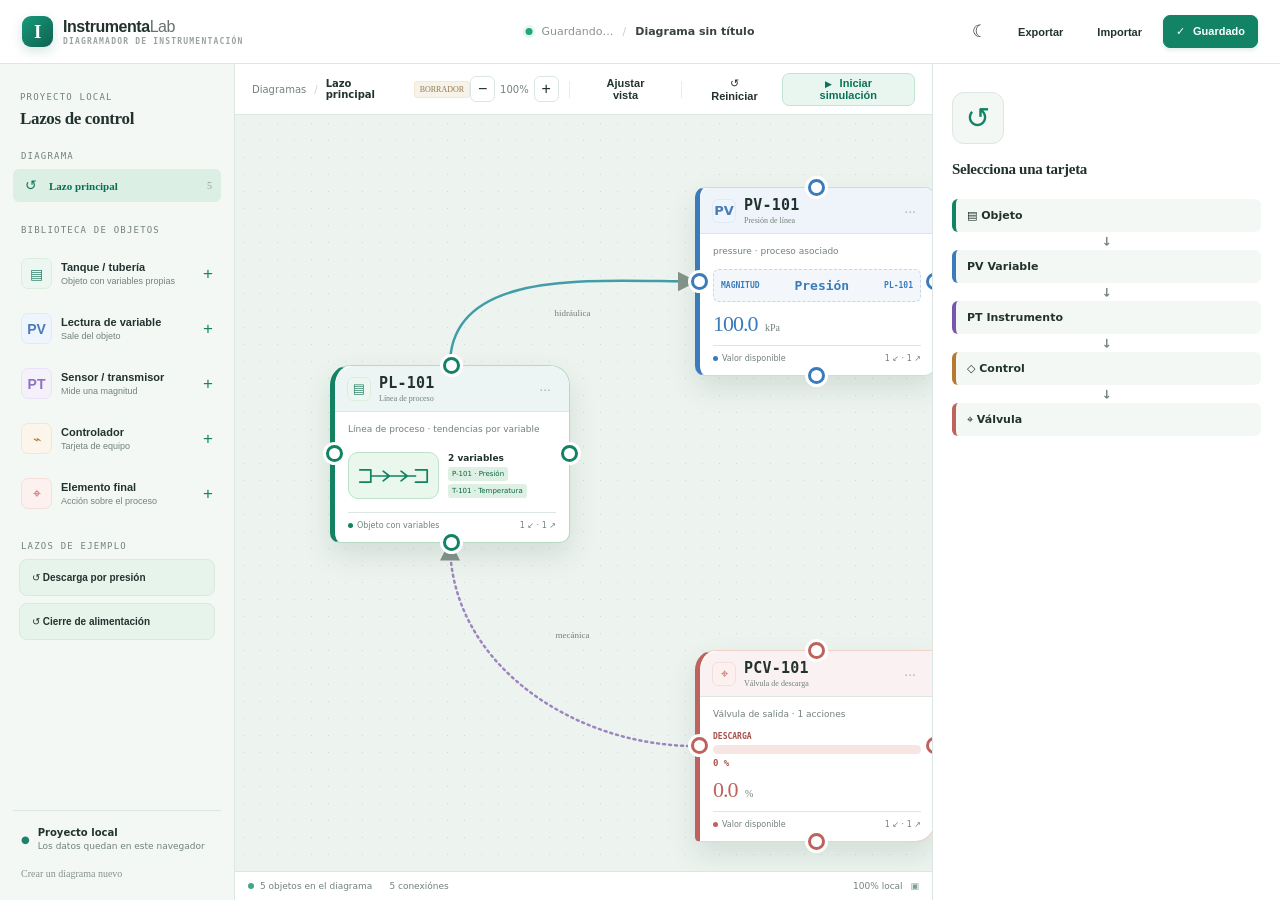
==== index.html @ 6bb3b136 "Prepare InstrumentaLab for hosted deployment" ====
<!doctype html>
<html lang="es">
<head>
  <meta charset="utf-8">
  <meta name="viewport" content="width=device-width, initial-scale=1">
  <meta http-equiv="refresh" content="0; url=./web/index.html">
  <title>InstrumentaLab</title>
</head>
<body>
  <p>Abriendo el editor de InstrumentaLab…</p>
  <p>Si no se abre automáticamente, <a href="./web/index.html">entra aquí</a>.</p>
</body>
</html>
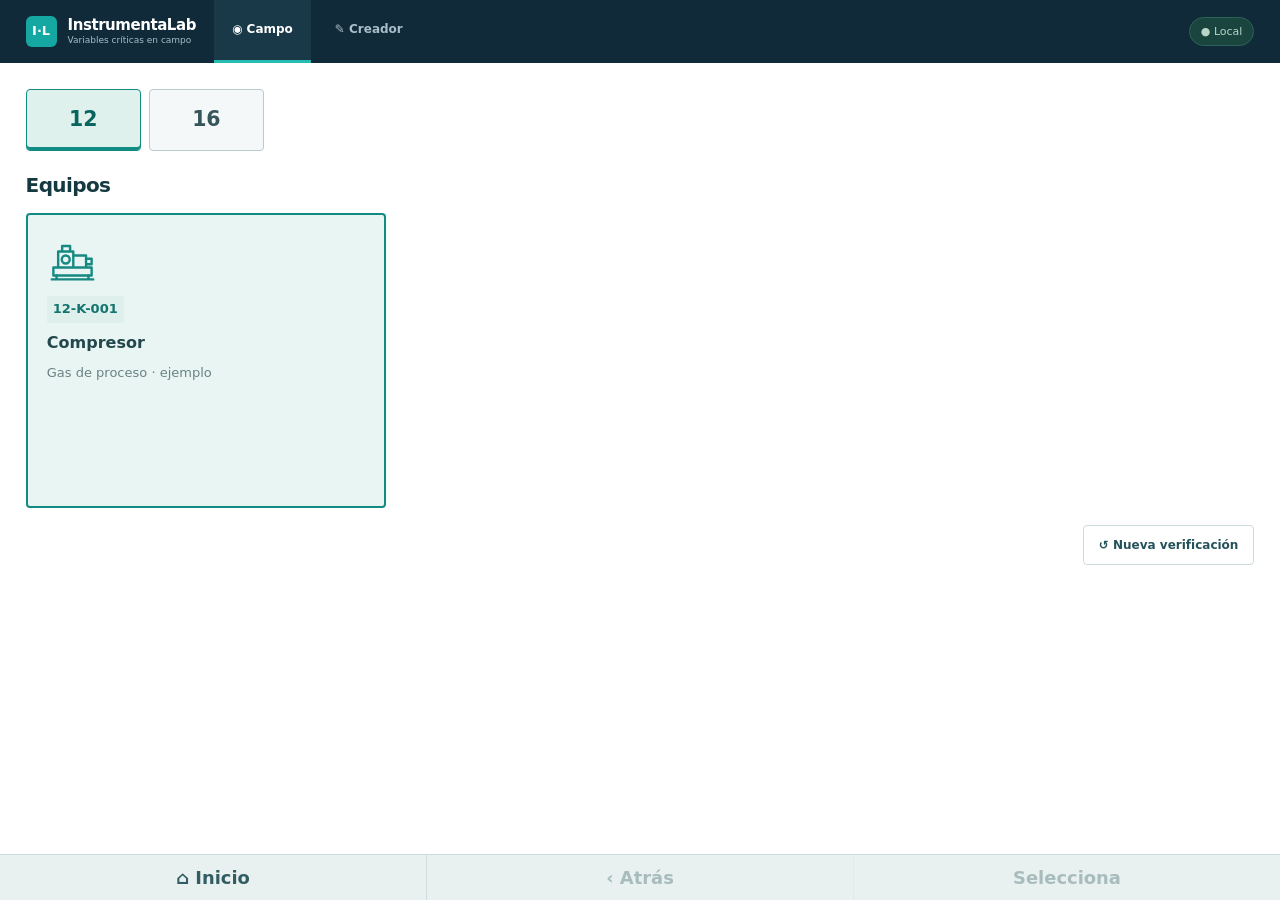
==== commit 916cb01a: "Publish current local field verification system" ====
--- a/index.html
+++ b/index.html
@@ -4,10 +4,10 @@
   <meta charset="utf-8">
   <meta name="viewport" content="width=device-width, initial-scale=1">
   <meta http-equiv="refresh" content="0; url=./web/index.html">
-  <title>InstrumentaLab</title>
+  <title>InstrumentaLab · Verificación en campo</title>
 </head>
 <body>
-  <p>Abriendo el editor de InstrumentaLab…</p>
+  <p>Abriendo la verificación en campo de InstrumentaLab…</p>
   <p>Si no se abre automáticamente, <a href="./web/index.html">entra aquí</a>.</p>
 </body>
 </html>
